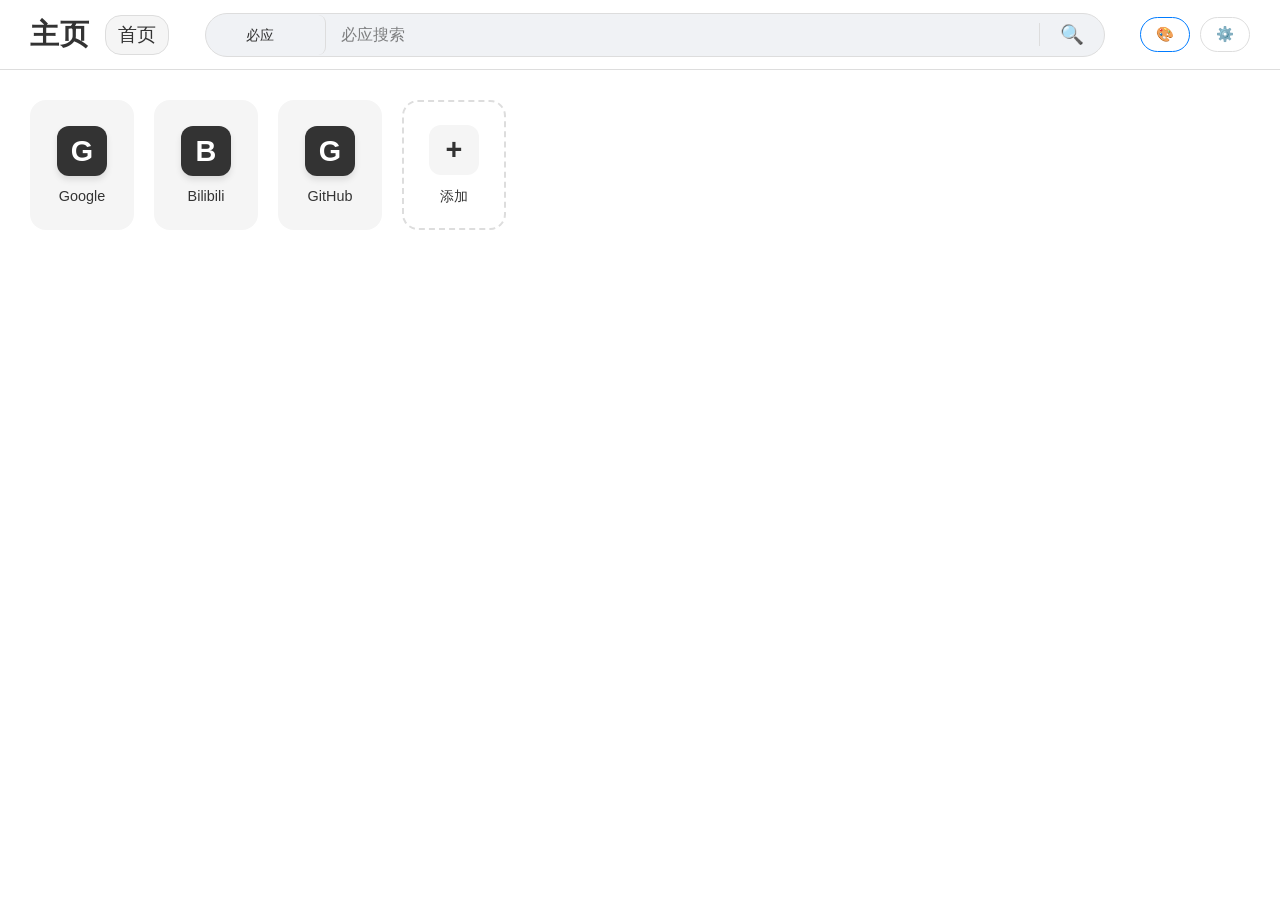
==== index.html @ 1d16c5d4 "Add files via upload" ====
<!DOCTYPE html>
<html lang="zh-CN">
<head>
    <meta charset="UTF-8">
    <meta name="viewport" content="width=device-width, initial-scale=1.0, viewport-fit=cover, user-scalable=no, maximum-scale=1.0, minimum-scale=1.0">
    <meta name="apple-mobile-web-app-capable" content="yes">
    <meta name="apple-mobile-web-app-status-bar-style" content="black-translucent">
    <title>个人主页</title>
    <link rel="stylesheet" href="style.css">
</head>
<body>
    <div id="bg-layer"></div>

    <header class="top-bar" id="top-bar">
        <div class="title-area">
            <h1 id="page-title">主页</h1>
            <div id="current-folder" class="current-folder">首页</div>
        </div>
        
        <div class="search-area">
            <form id="search-form" onsubmit="return handleSearch(event)">
                <div class="search-wrapper">
                    <select id="search-engine-select" class="search-select"></select>
                    <input type="text" id="search-input" placeholder="搜索..." autocomplete="off">
                    <button type="submit" class="search-btn">🔍</button>
                </div>
            </form>
        </div>

        <div id="weather-widget" class="weather-widget"></div>

        <div class="settings-area">
            <button id="select-all-btn" title="全选/反全选" style="display:none;">☑️ 全选</button>
            <button id="toggle-sort-btn" title="完成排序" style="display:none;">✅ 完成</button>
            <button id="enable-sort-btn" title="编辑图标">🎨</button>
            <button id="open-settings-btn" title="设置">⚙️</button>
        </div>
    </header>

    <main class="container">
        <div id="icon-grid" class="grid-layout"></div>
    </main>

    <!-- 主设置模态框 -->
    <div id="settings-modal" class="modal">
        <div class="modal-content settings-modal-content">
            <div class="modal-header">
                <h2>设置</h2>
                <span class="close-btn">&times;</span>
            </div>
            <div class="settings-container">
                <!-- 左侧导航栏 -->
                <div class="settings-sidebar">
                    <div class="settings-nav-item active" data-section="interface">界面设置</div>
                    <div class="settings-nav-item" data-section="content">内容设置</div>
                    <div class="settings-nav-item" data-section="features">功能设置</div>
                    <div class="settings-nav-item" data-section="data">数据管理</div>
                </div>
                
                <!-- 右侧内容区域 -->
                <div class="settings-content">
                    <!-- 1. 界面设置 -->
                    <div id="interface-section" class="settings-section active">
                        <h3>界面设置</h3>
                        <!-- 1.1 主页标题 -->
                        <div class="setting-group">
                            <label>主页标题</label>
                            <div class="input-row">
                                <input type="text" id="title-input" placeholder="输入标题">
                                <button id="btn-save-title" class="btn-small">保存</button>
                            </div>
                        </div>
                        
                        <!-- 1.2 快速添加开关 -->
                        <div class="setting-group">
                            <div class="setting-item">
                                <label>首页显示"添加"按钮</label>
                                <button id="quick-add-toggle" class="toggle-switch-btn" data-state="off">关</button>
                            </div>
                        </div>
                        
                        <!-- 1.3 主题模式 -->
                        <div class="setting-group">
                            <label>显示模式</label>
                            <div class="toggle-group">
                                <button id="theme-auto" class="toggle-btn">自动</button>
                                <button id="theme-light" class="toggle-btn">浅色</button>
                                <button id="theme-dark" class="toggle-btn">深色</button>
                            </div>
                        </div>
                        
                        <!-- 1.4 顶栏文字颜色 -->
                        <div class="setting-group">
                            <label>顶栏文字颜色</label>
                            <div class="toggle-group">
                                <button id="header-text-auto" class="toggle-btn">自动</button>
                                <button id="header-text-light" class="toggle-btn">浅色</button>
                                <button id="header-text-dark" class="toggle-btn">深色</button>
                            </div>
                            <small style="color:#888; display:block; margin-top:5px;">"自动"会跟随显示模式变化</small>
                        </div>
                        
                        <!-- 1.5 透明顶栏 -->
                        <div class="setting-group">
                            <div class="setting-item">
                                <label style="font-weight:600;">沉浸式透明顶栏</label>
                                <button id="transparent-header-toggle" class="toggle-switch-btn" data-state="off">关</button>
                            </div>
                            <div id="transparent-options" style="display:none; padding:15px; background:var(--input-bg); border-radius:8px; margin-top:10px;">
                                <div class="setting-item">
                                    <label style="font-size:0.85rem; font-weight:normal;">文字阴影 (增强对比)</label>
                                    <button id="header-shadow-toggle" class="toggle-switch-btn" data-state="off">关</button>
                                </div>
                            </div>
                        </div>
                        
                        <!-- 1.6 背景设置 -->
                        <div class="setting-group">
                            <label>背景设置</label>
                            <div class="bg-tabs">
                                <button class="bg-tab active" data-type="color">纯色</button>
                                <button class="bg-tab" data-type="local">本地路径</button>
                                <button class="bg-tab" data-type="upload">上传</button>
                                <button class="bg-tab" data-type="url">网络 URL</button>
                                <button class="bg-tab" data-type="daily">每日一图</button>
                            </div>
                            
                            <div id="bg-color-panel" class="bg-panel">
                                <label for="color-picker-input">选择颜色</label>
                                <input type="color" id="color-picker-input" class="bg-input">
                            </div>
                            
                            <div id="bg-local-panel" class="bg-panel" style="display:none;">
                                <input type="text" id="bg-local-input" class="bg-input" placeholder="输入本地图片路径，如：file:///C:/Users/YourUser/Pictures/wallpaper.jpg">
                                <small style="color:#888; display:block; margin-top:5px;">提示：在 Windows 上，右键点击图片文件，选择"复制文件地址"，然后粘贴到此处。</small>
                                <small style="color:#ff9800; display:block; margin-top:5px;">⚠️ 仅支持 file:/// 协议，并可能因浏览器安全策略而失效。</small>
                            </div>
                            
                            <div id="bg-upload-panel" class="bg-panel" style="display:none;">
                                <input type="file" id="bg-upload-input" class="bg-input" accept="image/jpeg, image/png, image/webp">
                                <small style="color:#888; display:block; margin-top:5px;">图片将被压缩至500KB以内并保存在本地。</small>
                                <div id="upload-preview" class="upload-preview" style="display:none;">
                                    <img id="upload-preview-img" src="" alt="上传预览">
                                    <div id="upload-info"></div>
                                </div>
                            </div>
                            
                            <div id="bg-url-panel" class="bg-panel" style="display:none;">
                                <input type="text" id="bg-url-input" class="bg-input" placeholder="输入图片 URL">
                            </div>
                            
                            <div id="bg-daily-panel" class="bg-panel" style="display:none;">
                                <p>启用后，将自动从 Bing 获取每日壁纸作为背景。</p>
                                <small>此功能由第三方 API 提供，服务可用性无法完全保证。</small>
                            </div>
                            
                            <div style="margin-top:15px; text-align:right;">
                                <button id="btn-save-bg" class="btn-small">保存背景</button>
                                <button id="btn-reset-bg" class="btn-small" style="background:#666;">重置</button>
                            </div>
                        </div>
                    </div>

                    <!-- 2. 内容设置 -->
                    <div id="content-section" class="settings-section">
                        <h3>内容设置</h3>
                        <!-- 2.1 搜索引擎 -->
                        <div class="setting-group">
                            <label>默认搜索引擎</label>
                            <select id="default-search-engine" class="full-width-input"></select>
                            <div class="input-row" style="margin-top: 10px;">
                                <button id="btn-add-engine" class="btn-small">➕ 添加引擎</button>
                                <button id="btn-reset-engines" class="btn-small" style="background:#666;">重置引擎</button>
                            </div>
                        </div>
                        <div class="setting-group">
                            <label>自定义引擎列表</label>
                            <div id="engines-list" class="engines-list"></div>
                        </div>
                        
                        <!-- 2.2 链接管理 -->
                        <div class="setting-group">
                            <label>添加/修改网站</label>
                            <input type="hidden" id="edit-index" value="-1">
                            <div class="input-row">
                                <input type="text" id="new-link-name" placeholder="名称">
                                <input type="text" id="new-link-url" placeholder="网址">
                                <button id="btn-add-link" class="btn-small">添加</button>
                                <button id="btn-cancel-edit" class="btn-small" style="display:none; background:#666;">取消</button>
                            </div>
                        </div>
                        
                        <div class="setting-group">
                            <label>管理现有网站</label>
                            <div id="links-list" class="links-list"></div>
                        </div>
                    </div>

                    <!-- 3. 功能设置 -->
                    <div id="features-section" class="settings-section">
                        <h3>功能设置</h3>
                        <!-- 3.1 天气设置 -->
                        <div class="setting-group">
                            <div class="setting-item">
                                <label style="font-weight:600;">显示天气挂件</label>
                                <button id="weather-toggle" class="toggle-switch-btn" data-state="off">关</button>
                            </div>
                            <div id="weather-options" style="display:none; padding:15px; background:var(--input-bg); border-radius:8px; margin-top:10px;">
                                <label>位置获取方式</label>
                                <div class="toggle-group" style="margin-top: 5px;">
                                    <button id="weather-loc-auto" class="toggle-btn">自动</button>
                                    <button id="weather-loc-manual" class="toggle-btn">手动</button>
                                </div>
                                <div id="weather-manual-input-container" style="display:none; margin-top:10px;">
                                    <input type="text" id="weather-manual-city" class="full-width-input" placeholder="输入城市名称，如：北京">
                                </div>
                            </div>
                        </div>
                        
                        <!-- 3.2 书签导入 -->
                        <div class="setting-group">
                            <label>选择浏览器</label>
                            <div class="toggle-group">
                                <button id="browser-edge" class="toggle-btn">Microsoft Edge</button>
                                <button id="browser-chrome" class="toggle-btn">Google Chrome</button>
                            </div>
                        </div>
                        
                        <div class="setting-group">
                            <label>导入模式</label>
                            <div class="toggle-group">
                                <button id="import-incremental" class="toggle-btn">增量导入</button>
                                <button id="import-full" class="toggle-btn">全量导入</button>
                            </div>
                        </div>
                        
                        <div class="setting-group">
                            <label>选择书签文件</label>
                            <div class="input-row">
                                <button id="btn-select-bookmark" class="btn-small" style="background:#17a2b8;">📁 选择文件</button>
                                <span id="bookmark-file-name" style="margin-left: 10px; color: #888;">未选择文件</span>
                                <input type="file" id="bookmark-file-input" style="display: none;" accept=".html">
                            </div>
                            <small style="color:#888; display:block; margin-top:5px;">提示：在浏览器中导出书签为 HTML 文件，然后选择该文件进行导入。</small>
                        </div>
                        
                        <div class="setting-group">
                            <label>导入预览</label>
                            <div id="import-preview" class="import-preview" style="max-height: 300px; overflow-y: auto; border: 1px solid #ddd; border-radius: 4px; padding: 10px; margin-top: 10px;">
                                <p style="text-align: center; color: #888;">请选择书签文件以查看预览</p>
                            </div>
                        </div>
                        
                        <div class="setting-group">
                            <div class="input-row" style="justify-content: flex-end;">
                                <button id="btn-import-bookmark" class="btn-small" style="background:#28a745;">🚀 开始导入</button>
                            </div>
                        </div>
                        
                        <div id="import-progress" class="setting-group" style="display: none;">
                            <label>导入进度</label>
                            <div class="progress-bar" style="width: 100%; height: 20px; background-color: #f0f0f0; border-radius: 10px; overflow: hidden; margin-top: 10px;">
                                <div id="progress-fill" style="width: 0%; height: 100%; background-color: #4CAF50; transition: width 0.3s ease;"></div>
                            </div>
                            <p id="progress-text" style="text-align: center; margin-top: 5px; font-size: 0.9rem;">准备导入...</p>
                        </div>
                    </div>

                    <!-- 4. 数据管理 -->
                    <div id="data-section" class="settings-section">
                        <h3>数据管理</h3>
                        <!-- 4.1 存储方式设置 -->
                        <div class="setting-group">
                            <label>存储方式</label>
                            <div class="toggle-group">
                                <button id="storage-local" class="toggle-btn">本地存储</button>
                                <button id="storage-cloudflare" class="toggle-btn">CloudFlare KV</button>
                            </div>
                        </div>
                        
                        <!-- 5.2 CloudFlare KV 配置 -->
                        <div id="cloudflare-config" class="setting-group" style="display:none;">
                            <label>CloudFlare KV 配置</label>
                            <div class="input-row" style="flex-direction: column; gap: 10px;">
                                <div>
                                    <label style="font-size: 0.9rem; margin-bottom: 5px; display: block;">API 地址 (URL)</label>
                                    <input type="text" id="cf-api-url" class="full-width-input" placeholder="https://你的项目.pages.dev">
                                    <small style="color:#888; display:block; margin-top:5px;">示例: https://your-project.pages.dev</small>
                                    <small style="color:#888; display:block;">获取方法: CloudFlare Pages 部署后生成的 URL（无需添加 /api 后缀）</small>
                                </div>
                                <div>
                                    <label style="font-size: 0.9rem; margin-bottom: 5px; display: block;">UUID 密钥 (X-API-Key)</label>
                                    <input type="password" id="cf-api-key" class="full-width-input" placeholder="CloudFlare Worker UUID 密钥">
                                    <small style="color:#888; display:block; margin-top:5px;">示例: aaaaaaaa-bbbb-cccc-dddd-eeeeeeeeeeee</small>
                                    <small style="color:#888; display:block;">获取方法: 在 _worker.js 文件中设置的 SECRET_KEY</small>
                                </div>
                                <div class="input-row" style="justify-content: space-between;">
                                    <button id="btn-download-local" class="btn-small" style="background:#6c757d;">下载本地化部署资料</button>
                                    <div style="display: flex; gap: 10px;">
                                        <button id="btn-test-cloudflare" class="btn-small" style="background:#17a2b8;">测试连接</button>
                                        <button id="btn-save-storage" class="btn-small">保存设置</button>
                                    </div>
                                </div>
                                <div class="info-box">
                                    <h4>测试提示</h4>
                                    <p>1. 确保你的 CloudFlare Worker 已部署并正常运行</p>
                                    <p>2. 测试连接时，系统会尝试访问指定的 API 地址</p>
                                    <p>3. 如果测试失败，请检查你的网络连接和配置信息</p>
                                </div>
                                <div class="note-box">
                                    <h4>Worker 部署说明</h4>
                                    <p>1. 将 _worker.js 文件部署到 CloudFlare Pages</p>
                                    <p>2. 在 CloudFlare Pages 中绑定 KV 命名空间，变量名为 webhome</p>
                                    <p>3. 生成一个 UUID 作为 SECRET_KEY 并更新到 _worker.js 文件中</p>
                                    <p>4. 部署完成后，使用生成的 URL 作为 API 地址</p>
                                </div>
                            </div>
                        </div>
                        
                        <!-- 4.2 数据备份 -->
                        <div class="setting-group">
                            <label>数据备份</label>
                            <div class="input-row">
                                <button id="btn-export-config" class="btn-small" style="background:#28a745;">⬇️ 导出</button>
                                <button id="btn-export-bookmarks" class="btn-small" style="background:#28a745;">📁 导出书签</button>
                                <button id="btn-import-config" class="btn-small" style="background:#17a2b8;">⬆️ 导入</button>
                                <button id="btn-clear-all-data" class="btn-small" style="background:#dc3545;">🗑️ 清除所有数据</button>
                                <input type="file" id="file-import-input" style="display: none;" accept=".json">
                            </div>
                        </div>
                    </div>
                </div>
            </div>
        </div>
    </div>

    <!-- 清除所有数据对话框 -->
    <div id="clear-data-modal" class="modal">
        <div class="modal-content" style="max-width: 400px;">
            <div class="modal-header">
                <h2>清除所有数据</h2>
                <span class="close-btn" onclick="closeClearDataModal()">&times;</span>
            </div>
            <div class="modal-body">
                <p style="margin-bottom: 15px; color: #dc3545; font-weight: bold;">警告：此操作将清除所有数据，包括：</p>
                <ul style="margin-bottom: 15px; padding-left: 20px;">
                    <li>所有添加的网站</li>
                    <li>所有自定义搜索引擎</li>
                    <li>所有设置配置</li>
                    <li>所有书签数据</li>
                </ul>
                <p style="margin-bottom: 15px;">此操作不可恢复，是否确定要继续？</p>
                <div id="clear-data-step-1">
                    <button id="btn-confirm-step-1" class="btn-small" style="background:#dc3545;">我确定要清除所有数据</button>
                </div>
                <div id="clear-data-step-2" style="display: none;">
                    <p style="margin-bottom: 10px;">请再次确认，输入 "我确定清除" 以执行操作：</p>
                    <input type="text" id="clear-data-confirm-input" class="full-width-input" placeholder="输入确认文本">
                    <div class="input-row" style="margin-top: 15px; justify-content: space-between;">
                        <button id="btn-back-step-2" class="btn-small">返回</button>
                        <button id="btn-confirm-step-2" class="btn-small" style="background:#dc3545;">执行清除</button>
                    </div>
                </div>
            </div>
        </div>
    </div>

    <!-- 搜索引擎编辑子弹窗 -->
    <div id="engine-modal" class="modal">
        <div class="modal-content" style="max-width: 400px;">
            <div class="modal-header">
                <h2 id="engine-modal-title">添加引擎</h2>
                <span class="close-btn" onclick="closeEngineModal()">&times;</span>
            </div>
            <div class="modal-body">
                <input type="hidden" id="engine-edit-key" value="">
                <div class="setting-group">
                    <label>引擎名称</label>
                    <input type="text" id="engine-name-input" placeholder="如：搜狗">
                </div>
                <div class="setting-group">
                    <label>搜索 URL 模板</label>
                    <input type="text" id="engine-url-input" placeholder="如：https://www.sogou.com/web?query=">
                </div>
                <div class="input-row" style="justify-content: flex-end;">
                    <button onclick="closeEngineModal()" class="btn-small" style="background:#666;">取消</button>
                    <button onclick="saveEngineFromModal()" class="btn-small">保存</button>
                </div>
            </div>
        </div>
    </div>

    <!-- 快速添加网站子弹窗 -->
    <div id="quick-add-modal" class="modal">
        <div class="modal-content">
            <div class="modal-header">
                <h2>添加项目</h2>
                <span class="close-btn" onclick="closeQuickAddModal()">&times;</span>
            </div>
            <div class="modal-body">
                <div class="setting-group">
                    <label>项目类型</label>
                    <div class="toggle-group">
                        <button id="add-type-link" class="toggle-btn active">网站</button>
                        <button id="add-type-folder" class="toggle-btn">文件夹</button>
                    </div>
                </div>
                <div class="setting-group">
                    <label>名称</label>
                    <input type="text" id="quick-link-name" placeholder="如：知乎" class="full-width-input">
                </div>
                <div class="setting-group" id="url-group">
                    <label>网站网址</label>
                    <input type="text" id="quick-link-url" placeholder="如：zhihu.com" class="full-width-input">
                </div>
                <div class="input-row" style="justify-content: flex-end;">
                    <button onclick="closeQuickAddModal()" class="btn-small" style="background:#666;">取消</button>
                    <button onclick="saveQuickLink()" class="btn-small">添加</button>
                </div>
            </div>
        </div>
    </div>

    <!-- 图标编辑子弹窗 (新增) -->
    <div id="icon-edit-modal" class="modal">
        <div class="modal-content">
            <div class="modal-header">
                <h2>修改图标</h2>
                <span class="close-btn" onclick="closeIconEditModal()">&times;</span>
            </div>
            <div class="modal-body">
                <input type="hidden" id="icon-edit-index" value="-1">
                <div class="setting-group">
                    <label>网站名称</label>
                    <input type="text" id="icon-edit-name" placeholder="如：知乎" class="full-width-input">
                </div>
                <div class="setting-group">
                    <label>网站网址</label>
                    <input type="text" id="icon-edit-url" placeholder="如：zhihu.com" class="full-width-input">
                </div>
                <div class="input-row" style="justify-content: flex-end;">
                    <button onclick="closeIconEditModal()" class="btn-small" style="background:#666;">取消</button>
                    <button onclick="saveIconEdit()" class="btn-small">保存</button>
                </div>
            </div>
        </div>
    </div>
    
    <!-- 文件夹编辑子弹窗 -->
    <div id="folder-edit-modal" class="modal">
        <div class="modal-content">
            <div class="modal-header">
                <h2>修改文件夹</h2>
                <span class="close-btn" onclick="closeFolderEditModal()">&times;</span>
            </div>
            <div class="modal-body">
                <input type="hidden" id="folder-edit-index" value="-1">
                <div class="setting-group">
                    <label>文件夹名称</label>
                    <input type="text" id="folder-edit-name" placeholder="如：常用工具" class="full-width-input">
                </div>
                <div class="input-row" style="justify-content: flex-end;">
                    <button onclick="closeFolderEditModal()" class="btn-small" style="background:#666;">取消</button>
                    <button onclick="saveFolderEdit()" class="btn-small">保存</button>
                </div>
            </div>
        </div>
    </div>

    <!-- 确认对话框 -->
    <div id="confirm-modal" class="modal">
        <div class="modal-content" style="max-width: 400px;">
            <div class="modal-header">
                <h2>确认操作</h2>
                <span class="close-btn" onclick="closeConfirmModal()">&times;</span>
            </div>
            <div class="modal-body">
                <p id="confirm-message" style="margin-bottom: 20px;"></p>
                <div class="input-row" style="justify-content: flex-end;">
                    <button onclick="closeConfirmModal()" class="btn-small" style="background:#666;">取消</button>
                    <button onclick="confirmAction()" class="btn-small" style="background:#dc3545;">确认</button>
                </div>
            </div>
        </div>
    </div>

    <script src="script.js"></script>
</body>
</html>
---- style.css ----
:root {
    --bg-color: #ffffff;
    --text-color: #333333;
    --card-bg: #f5f5f5;
    --card-hover: #e0e0e0;
    --border-color: #ddd;
    --modal-bg: #ffffff;
    --input-bg: #f9f9f9;
    --accent-color: #007bff;
    --icon-bg: #333333;
    --icon-text: #ffffff;
    --search-bg: #f0f2f5;
    --header-bg: rgba(255, 255, 255, 0.9);
    --search-text-color: #333333;
    --header-text-color: #333333;
}

body.dark-mode {
    --bg-color: #333333;
    --text-color: #ffffff;
    --card-bg: #444444;
    --card-hover: #555555;
    --border-color: #555;
    --modal-bg: #444444;
    --input-bg: #555555;
    --accent-color: #4da3ff;
    --search-bg: #555555;
    --header-bg: rgba(51, 51, 51, 0.9);
    --search-text-color: #ffffff;
    --header-text-color: #ffffff;
    --info-bg: #2d3748;
    --info-text: #e2e8f0;
    --note-bg: #1a202c;
    --note-text: #f7fafc;
}

/* CloudFlare 配置页面样式 */
.info-box {
    padding: 10px;
    background-color: #f8f9fa;
    color: #333333;
    border-radius: 4px;
    margin-top: 10px;
}

.info-box h4 {
    margin-top: 0;
    font-size: 0.9rem;
    margin-bottom: 10px;
}

.info-box p {
    font-size: 0.85rem;
    margin: 5px 0;
}

.note-box {
    padding: 10px;
    background-color: #e3f2fd;
    color: #1565c0;
    border-radius: 4px;
    margin-top: 10px;
}

.note-box h4 {
    margin-top: 0;
    font-size: 0.9rem;
    margin-bottom: 10px;
}

.note-box p {
    font-size: 0.85rem;
    margin: 5px 0;
}

body.dark-mode .info-box {
    background-color: #2d3748;
    color: #e2e8f0;
}

body.dark-mode .note-box {
    background-color: #1a202c;
    color: #f7fafc;
}

body.dark-mode .info-box h4,
body.dark-mode .note-box h4 {
    color: #f7fafc;
}

* { box-sizing: border-box; margin: 0; padding: 0; outline: none; }
body {
    font-family: -apple-system, BlinkMacSystemFont, "Segoe UI", Roboto, sans-serif;
    background-color: var(--bg-color);
    color: var(--text-color);
    height: 100vh;
    overflow: hidden;
    transition: background 0.3s, color 0.3s;
    display: flex;
    flex-direction: column;
}

#bg-layer {
    position: fixed; top: 0; left: 0; width: 100%; height: 100%;
    background-size: cover; background-position: center;
    z-index: -1;
}

.top-bar {
    height: 70px;
    display: flex;
    justify-content: space-between;
    align-items: center;
    padding: 0 30px;
    border-bottom: 1px solid var(--border-color);
    background: var(--header-bg);
    backdrop-filter: blur(10px);
    z-index: 10;
    transition: background 0.3s, border-color 0.3s;
    position: relative;
    top: 0;
    left: 0;
    right: 0;
}

/* 安全区域适配 - 仅在移动设备上生效 */
@media (max-width: 768px) {
    .top-bar {
        padding-top: max(10px, env(safe-area-inset-top, 10px));
        padding-left: max(15px, env(safe-area-inset-left, 15px));
        padding-right: max(15px, env(safe-area-inset-right, 15px));
        padding-bottom: max(10px, env(safe-area-inset-bottom, 10px));
        min-height: auto;
        height: auto;
        min-height: 70px;
    }
}

.top-bar.transparent {
    background: transparent;
    border-bottom: none;
    backdrop-filter: none;
}

/* 安全区域适配 - 透明状态 */
@media (max-width: 768px) {
    .top-bar.transparent {
        padding-top: max(10px, env(safe-area-inset-top, 10px));
        padding-left: max(15px, env(safe-area-inset-left, 15px));
        padding-right: max(15px, env(safe-area-inset-right, 15px));
        padding-bottom: max(10px, env(safe-area-inset-bottom, 10px));
        min-height: auto;
        height: auto;
        min-height: 70px;
    }
}

.top-bar.header-text-light {
    --header-text-color: #ffffff;
    --search-text-color: #ffffff;
}
.top-bar.header-text-dark {
    --header-text-color: #333333;
    --search-text-color: #333333;
}

.top-bar.header-shadow h1,
.top-bar.header-shadow .search-select,
.top-bar.header-shadow #search-input,
.top-bar.header-shadow .search-btn,
.top-bar.header-shadow .settings-area button,
.top-bar.header-shadow .weather-widget {
    text-shadow: 0 2px 4px rgba(0,0,0,0.5);
}

.weather-widget {
    color: var(--header-text-color);
    white-space: nowrap;
    padding: 0 15px;
    display: none; /* Initially hidden */
    flex-direction: column;
    justify-content: center;
    align-items: flex-start;
    line-height: 1.4;
}

.weather-line-1 {
    font-size: 0.9rem;
    display: flex;
    gap: 8px;
    align-items: center;
}

.weather-line-2 {
    font-size: 0.75rem;
    opacity: 0.8;
}


.title-area {
    display: flex;
    align-items: center;
    gap: 15px;
}

.title-area h1 {
    font-size: 1.8rem;
    font-weight: 600;
    letter-spacing: 1px;
    white-space: nowrap;
    color: var(--header-text-color);
}

.current-folder {
    font-size: 1.2rem;
    font-weight: 500;
    padding: 6px 12px;
    border: 1px solid var(--border-color);
    border-radius: 16px;
    background: var(--card-bg);
    color: var(--text-color);
    cursor: pointer;
    transition: all 0.2s;
    white-space: nowrap;
    overflow: hidden;
    text-overflow: ellipsis;
    max-width: 200px;
    max-height: 40px;
    position: relative;
}

.current-folder:hover {
    background: var(--card-hover);
    border-color: var(--accent-color);
}

.current-folder:hover::after {
    content: attr(data-tooltip);
    position: absolute;
    bottom: 100%;
    left: 50%;
    transform: translateX(-50%);
    background: var(--bg-color);
    color: var(--text-color);
    padding: 6px 12px;
    border-radius: 8px;
    border: 1px solid var(--border-color);
    white-space: normal;
    max-width: 300px;
    z-index: 1000;
    margin-bottom: 8px;
    box-shadow: 0 4px 6px rgba(0,0,0,0.1);
}

.current-folder.drag-drop-mode {
    background: var(--accent-color);
    color: white;
    border-color: var(--accent-color);
    cursor: copy;
}

.current-folder.drag-drop-mode:hover {
    background: #0069d9;
}

.current-folder.drag-drop-mode:hover::after {
    content: '';
}

/* 移动端适配 */
@media (max-width: 768px) {
    .current-folder {
        max-width: 130px;
        font-size: 1rem;
        padding: 4px 8px;
        max-height: 32px;
    }
}

.search-area {
    flex: 1;
    display: flex;
    justify-content: center;
    margin: 0 20px;
    max-width: 900px;
}
#search-form { width: 100%; }
.search-wrapper {
    display: flex; align-items: center; width: 100%;
    background: var(--search-bg);
    border: 1px solid var(--border-color);
    border-radius: 25px;
    overflow: hidden;
    transition: border-color 0.2s, box-shadow 0.2s;
}
.search-wrapper:focus-within {
    border-color: var(--accent-color);
    box-shadow: 0 0 0 3px rgba(0,123,255,0.1);
    background: var(--bg-color);
}

.search-select {
    border: none; border-right: 1px solid var(--border-color);
    background: transparent; 
    color: var(--search-text-color);
    padding: 12px 15px; font-size: 0.9rem; cursor: pointer;
    max-width: 120px; text-align: center; text-align-last: center;
    appearance: none; -webkit-appearance: none;
    background-image: url("image/svg+xml,%3Csvg xmlns='http://www.w3.org/2000/svg' width='10' height='10' viewBox='0 0 10 10'%3E%3Cpath fill='%23888' d='M5 7L1 3h8z'/%3E%3C/svg%3E");
    background-repeat: no-repeat; background-position: right 10px center;
    padding-right: 25px;
}

#search-input {
    flex: 1; border: none; background: transparent;
    color: var(--search-text-color);
    padding: 12px 15px; font-size: 1rem;
}
#search-input::placeholder {
    color: var(--text-color);
    opacity: 0.6;
}

.search-btn {
    background: transparent; border: none; border-left: 1px solid var(--border-color);
    color: var(--text-color); padding: 0 20px; font-size: 1.2rem;
    cursor: pointer; height: 100%; display: flex; align-items: center; justify-content: center;
}
.search-btn:hover { background: var(--card-bg); }

.settings-area { display: flex; gap: 10px; }
.settings-area button {
    background: transparent; border: 1px solid var(--border-color);
    color: var(--header-text-color); padding: 8px 15px; border-radius: 20px;
    cursor: pointer; font-size: 0.9rem; white-space: nowrap;
    transition: 0.2s;
}
.settings-area button:hover { background: var(--card-bg); }
#enable-sort-btn { color: var(--accent-color); border-color: var(--accent-color); }
#toggle-sort-btn { background: var(--accent-color); color: #fff; border: none; }

.top-bar.transparent .search-wrapper {
    background: rgba(0,0,0,0.2);
    border-color: rgba(255,255,255,0.3);
}
.top-bar.transparent .search-select {
    border-right-color: rgba(255,255,255,0.3);
    background-image: url("image/svg+xml,%3Csvg xmlns='http://www.w3.org/2000/svg' width='10' height='10' viewBox='0 0 10 10'%3E%3Cpath fill='%23fff' d='M5 7L1 3h8z'/%3E%3C/svg%3E");
}
.top-bar.transparent .search-btn {
    border-left-color: rgba(255,255,255,0.3);
}

.container {
    flex: 1; overflow-y: auto; padding: 30px;
    width: 100%; max-width: 2000px; margin: 0 auto;
}
.grid-layout {
    display: grid; grid-template-columns: repeat(auto-fill, minmax(100px, 1fr));
    gap: 20px; align-content: start;
}
.icon-card {
    display: flex; flex-direction: column; align-items: center; justify-content: center;
    text-decoration: none; background: var(--card-bg);
    border-radius: 16px; padding: 20px 10px;
    transition: transform 0.2s, background 0.2s;
    cursor: pointer; height: 130px; border: 1px solid transparent;
    position: relative;
}
.icon-card:hover {
    transform: translateY(-5px); background: var(--card-hover);
    border-color: var(--accent-color);
}
.icon-card.sorting-mode {
    cursor: move;
    border: 2px dashed var(--accent-color);
    opacity: 0.8;
}
.icon-card.add-card {
    background: transparent;
    border: 2px dashed var(--border-color);
    color: var(--text-color);
}
.icon-card.add-card:hover {
    background: var(--card-bg);
    border-color: var(--accent-color);
}
.icon-box {
    width: 50px; height: 50px; background: var(--icon-bg);
    color: var(--icon-text); border-radius: 12px;
    display: flex; align-items: center; justify-content: center;
    font-size: 1.8rem; font-weight: bold; margin-bottom: 12px;
    box-shadow: 0 4px 6px rgba(0,0,0,0.1);
}
.add-card .icon-box {
    background: var(--card-bg);
    color: var(--text-color);
    box-shadow: none;
}
.icon-card span {
    font-size: 0.9rem; color: var(--text-color);
    text-align: center; white-space: nowrap;
    overflow: hidden; text-overflow: ellipsis; width: 100%;
}


.sort-delete-btn {
    position: absolute;
    top: 5px;
    left: 5px;
    width: 20px;
    height: 20px;
    background: #dc3545;
    color: #fff;
    border-radius: 50%;
    display: flex;
    align-items: center;
    justify-content: center;
    font-size: 14px;
    font-weight: bold;
    cursor: pointer;
    z-index: 5;
    opacity: 0;
    transition: opacity 0.2s;
}

.sorting-mode .sort-delete-btn {
    opacity: 1;
}

.sort-delete-btn:hover {
    background: #c82333;
    transform: scale(1.1);
}

.sort-edit-btn {
    position: absolute;
    top: 5px; right: 5px;
    width: 20px; height: 20px;
    background: #17a2b8;
    color: #fff;
    border-radius: 50%;
    display: flex; align-items: center; justify-content: center;
    font-size: 12px;
    cursor: pointer;
    z-index: 5;
    opacity: 0;
    transition: opacity 0.2s;
}
.sorting-mode .sort-edit-btn {
    opacity: 1;
}
.sort-edit-btn:hover {
    background: #138496;
    transform: scale(1.1);
}
/* 选择状态指示器 */
.select-indicator {
    position: absolute;
    bottom: 5px;
    left: 5px;
    width: 16px;
    height: 16px;
    border: 2px solid #fff;
    border-radius: 50%;
    background: transparent;
    z-index: 5;
    transition: all 0.2s;
    box-shadow: 0 0 2px rgba(0,0,0,0.3);
}
.sorting-mode .select-indicator {
    opacity: 1;
}
.select-indicator.selected {
    background: #28a745;
    border-color: #28a745;
    box-shadow: 0 0 4px rgba(40, 167, 69, 0.5);
}

/* 手机版选择状态指示器优化 */
@media (max-width: 768px) {
    .select-indicator {
        width: 20px;
        height: 20px;
        bottom: 8px;
        left: 8px;
        border-width: 3px;
    }
    .select-indicator.selected {
        background: #28a745;
        border-color: #28a745;
    }
}
/* 调整删除按钮位置，避免重叠 */
.sort-delete-btn {
    left: 5px;
}
.sort-edit-btn {
    right: 5px;
    left: auto;
}

.modal {
    display: none; position: fixed; z-index: 100;
    left: 0; top: 0; width: 100%; height: 100%;
    background-color: rgba(0,0,0,0.5); backdrop-filter: blur(3px);
}
.modal-content {
    background-color: var(--modal-bg); margin: 5% auto; padding: 25px;
    border-radius: 16px; width: 90%; max-width: 550px;
    color: var(--text-color); box-shadow: 0 10px 25px rgba(0,0,0,0.3);
    max-height: 85vh; overflow-y: auto;
}

/* 设置模态框特殊样式 */
.settings-modal-content {
    max-width: 800px;
    width: 95%;
}

.settings-container {
    display: flex;
    gap: 20px;
    height: calc(85vh - 100px);
}

.settings-sidebar {
    width: 200px;
    background: var(--input-bg);
    border-radius: 12px;
    padding: 15px;
    overflow-y: auto;
    flex-shrink: 0;
}

.settings-nav-item {
    padding: 12px 15px;
    margin-bottom: 8px;
    border-radius: 8px;
    cursor: pointer;
    transition: all 0.2s;
    font-weight: 500;
}

.settings-nav-item:hover {
    background: var(--card-hover);
}

.settings-nav-item.active {
    background: var(--accent-color);
    color: #fff;
}

.settings-content {
    flex: 1;
    overflow-y: auto;
}

.settings-section {
    display: none;
}

.settings-section.active {
    display: block;
}

.settings-section h3 {
    margin-bottom: 20px;
    font-size: 1.2rem;
    color: var(--text-color);
    border-bottom: 1px solid var(--border-color);
    padding-bottom: 10px;
}
.modal-header {
    display: flex; justify-content: space-between; align-items: center;
    margin-bottom: 20px; border-bottom: 1px solid var(--border-color); padding-bottom: 15px;
}
.close-btn { font-size: 28px; cursor: pointer; color: var(--text-color); }
.setting-group { margin-bottom: 25px; }
.setting-group label { display: block; margin-bottom: 10px; font-weight: 600; }
.input-row { display: flex; gap: 10px; flex-wrap: wrap; }
.full-width-input {
    width: 100%; padding: 10px; border-radius: 8px;
    border: 1px solid var(--border-color); background: var(--input-bg); color: var(--text-color);
}
input[type="text"], input[type="number"], select, input[type="file"] {
    padding: 10px; border-radius: 8px; border: 1px solid var(--border-color);
    background: var(--input-bg); color: var(--text-color); flex: 1;
}
input[type="checkbox"] {
    width: 18px; height: 18px; cursor: pointer;
}
.btn-small {
    padding: 10px 20px; background: var(--accent-color); color: #fff;
    border: none; border-radius: 8px; cursor: pointer; white-space: nowrap;
}
.toggle-group { display: flex; gap: 10px; }
.toggle-btn {
    flex: 1; padding: 10px; border: 1px solid var(--border-color);
    background: var(--input-bg); color: var(--text-color); cursor: pointer; border-radius: 8px;
}
.toggle-btn.active { background: var(--accent-color); color: #fff; border-color: var(--accent-color); }
.links-list, .engines-list {
    max-height: 150px; overflow-y: auto; border: 1px solid var(--border-color);
    border-radius: 8px; padding: 5px; background: var(--input-bg);
}
.link-item, .engine-item {
    display: flex; justify-content: space-between; align-items: center;
    padding: 8px; border-bottom: 1px solid var(--border-color); font-size: 0.9rem;
}
.link-item:last-child, .engine-item:last-child { border-bottom: none; }
.btn-action {
    border: none; padding: 4px 10px; border-radius: 4px; cursor: pointer; font-size: 0.8rem; margin-left: 5px; color: white;
}
.btn-edit { background: #17a2b8; }
.btn-delete { background: #dc3545; }

.bg-tabs { display: flex; gap: 5px; margin-bottom: 10px; }
.bg-tab {
    flex: 1; padding: 8px; border: 1px solid var(--border-color);
    background: var(--input-bg); color: var(--text-color);
    cursor: pointer; border-radius: 6px; font-size: 0.85rem;
}
.bg-tab.active { background: var(--accent-color); color: #fff; border-color: var(--accent-color); }
.bg-panel { padding: 15px; background: var(--input-bg); border-radius: 8px; }
.bg-input { width: 100%; }

.color-preview {
    width: 100%; height: 60px;
    border-radius: 8px;
    border: 2px solid var(--border-color);
    margin-bottom: 15px;
    transition: background 0.2s;
}

.rgb-inputs {
    display: flex; gap: 10px; margin-bottom: 15px;
}
.rgb-inputs div {
    flex: 1;
    display: flex;
    flex-direction: column;
}
.rgb-inputs label {
    font-size: 0.75rem;
    margin-bottom: 5px;
    color: var(--text-color);
}
.rgb-inputs input {
    width: 100%;
    padding: 8px;
    text-align: center;
}

.color-palette {
    display: grid;
    grid-template-columns: repeat(6, 1fr);
    gap: 8px;
    margin-bottom: 15px;
}
.palette-color {
    width: 100%;
    aspect-ratio: 1;
    border-radius: 6px;
    cursor: pointer;
    border: 2px solid transparent;
    transition: transform 0.2s, border-color 0.2s;
}
.palette-color:hover {
    transform: scale(1.1);
    border-color: var(--accent-color);
}

.hex-input input {
    width: 100%;
    font-family: monospace;
    text-transform: uppercase;
}

.upload-preview {
    margin-top: 15px;
    border: 1px solid var(--border-color);
    border-radius: 8px;
    padding: 10px;
}

.upload-preview img {
    max-width: 100%;
    border-radius: 6px;
    margin-bottom: 10px;
}

#upload-info {
    font-size: 0.85rem;
    color: var(--text-color);
}

.setting-item {
    display: flex;
    justify-content: space-between;
    align-items: center;
}

.setting-item label {
    margin: 0 !important; /* 覆盖之前的样式 */
}

.toggle-switch-btn {
    padding: 6px 12px;
    border-radius: 15px;
    cursor: pointer;
    font-size: 0.8rem;
    min-width: 50px;
    text-align: center;
    transition: background-color 0.2s, color 0.2s;
}

.toggle-switch-btn[data-state="on"] {
    background-color: var(--accent-color);
    color: #fff;
    border: 1px solid var(--accent-color);
}

.toggle-switch-btn[data-state="off"] {
    background-color: var(--input-bg);
    color: var(--text-color);
    border: 1px solid var(--border-color);
}

/* --- Responsive Design for Mobile --- */
@media (max-width: 768px) {
    .top-bar {
        height: auto;
        flex-wrap: wrap;
        padding: 10px 15px;
    }

    .title-area {
        order: 1;
        flex-grow: 1; /* Takes available space */
    }

    .settings-area {
        order: 2;
    }

    .search-area {
        order: 3;
        width: 100%;
        margin: 10px 0 0 0;
    }

    .weather-widget {
        display: flex; /* Make it visible on mobile */
        padding: 0;
        order: 2; /* Ensure it's part of the top row */
        flex-grow: 1; /* Take remaining space */
        justify-content: flex-end; /* Align to the right */
    }

    .title-area h1 {
        font-size: 1.5rem;
    }

    .settings-area button {
        padding: 6px 12px;
        font-size: 0.8rem;
    }

    .container {
        padding: 15px;
    }

    .grid-layout {
        grid-template-columns: repeat(auto-fill, minmax(80px, 1fr));
        gap: 15px;
    }

    .icon-card {
        height: 110px;
        padding: 15px 5px;
    }

    .icon-box {
        width: 45px;
        height: 45px;
        font-size: 1.5rem;
    }

    .modal-content {
        width: 95%;
        margin: 5% auto;
        padding: 20px;
        max-height: 90vh;
    }

    /* Prevent auto-zoom on mobile input focus */
    input[type="text"], input[type="number"], select {
        font-size: 16px;
    }

    /* Settings modal responsive design */
    .settings-modal-content {
        width: 95%;
        margin: 10% auto;
    }

    .settings-container {
        flex-direction: column;
        height: calc(90vh - 100px);
    }

    .settings-sidebar {
        width: 100%;
        height: auto;
        max-height: 60px;
        display: flex;
        gap: 10px;
        padding: 10px;
        overflow-x: auto;
        white-space: nowrap;
        scrollbar-width: thin;
        scrollbar-color: var(--accent-color) var(--input-bg);
    }

    .settings-sidebar::-webkit-scrollbar {
        height: 6px;
    }

    .settings-sidebar::-webkit-scrollbar-track {
        background: var(--input-bg);
        border-radius: 10px;
    }

    .settings-sidebar::-webkit-scrollbar-thumb {
        background-color: var(--accent-color);
        border-radius: 10px;
    }

    .settings-nav-item {
        flex: 0 0 auto;
        margin-bottom: 0;
        text-align: center;
        padding: 10px 15px;
        font-size: 0.85rem;
        white-space: nowrap;
    }

    .settings-content {
        flex: 1;
    }

    .settings-section h3 {
        font-size: 1.1rem;
    }
}
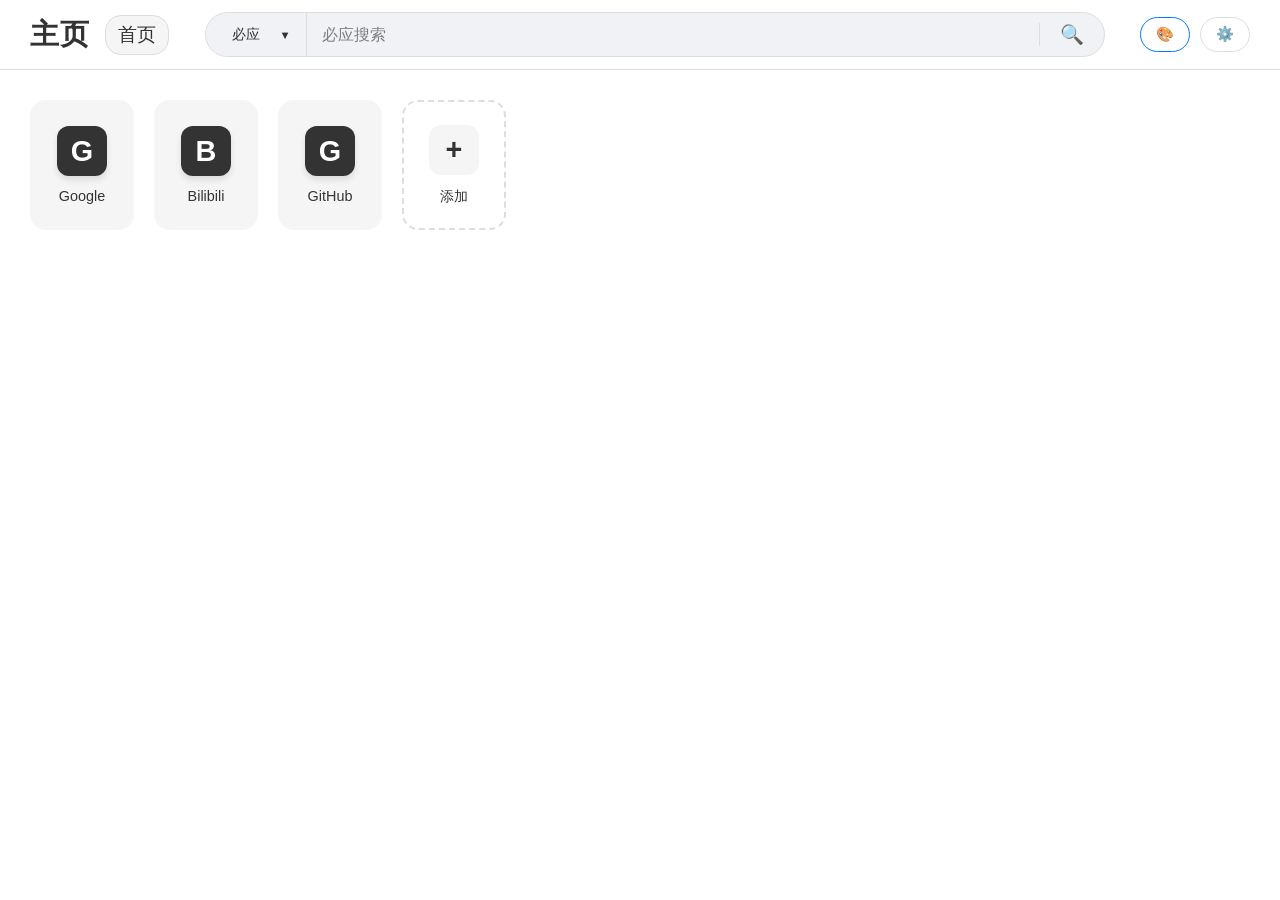
==== commit 4d8227b0: "Add files via upload 新功能：1、图标搜索；2、搜索联想" ====
--- a/index.html
+++ b/index.html
@@ -20,9 +20,21 @@
         <div class="search-area">
             <form id="search-form" onsubmit="return handleSearch(event)">
                 <div class="search-wrapper">
-                    <select id="search-engine-select" class="search-select"></select>
-                    <input type="text" id="search-input" placeholder="搜索..." autocomplete="off">
-                    <button type="submit" class="search-btn">🔍</button>
+                    <div class="custom-select-wrapper">
+                        <div id="search-engine-select" class="custom-select">
+                            <span class="select-value"></span>
+                            <span class="select-arrow">▼</span>
+                        </div>
+                        <div class="select-dropdown">
+                            <div class="dropdown-options"></div>
+                        </div>
+                    </div>
+                    <div class="search-input-container">
+                        <input type="text" id="search-input" placeholder="搜索..." autocomplete="off">
+                        <button type="submit" class="search-btn">🔍</button>
+                        <!-- 搜索联想结果 -->
+                        <div id="search-suggestions" class="search-suggestions"></div>
+                    </div>
                 </div>
             </form>
         </div>
@@ -114,6 +126,23 @@
                             </div>
                         </div>
                         
+                        <!-- 1.6 隐藏图标 -->
+                        <div class="setting-group">
+                            <div class="setting-item">
+                                <label style="font-weight:600;">隐藏图标</label>
+                                <button id="hide-icons-toggle" class="toggle-switch-btn" data-state="off">关</button>
+                            </div>
+                        </div>
+                        
+                        <!-- 1.7 搜索时临时不隐藏图标 -->
+                        <div class="setting-group">
+                            <div class="setting-item">
+                                <label style="font-weight:600;">搜索图标时临时显示图标</label>
+                                <button id="search-show-icons-toggle" class="toggle-switch-btn" data-state="on">开</button>
+                            </div>
+                            <small style="color:#888; display:block; margin-top:5px;">启用后，启动图标搜索时会临时显示图标</small>
+                        </div>
+                        
                         <!-- 1.6 背景设置 -->
                         <div class="setting-group">
                             <label>背景设置</label>
@@ -215,6 +244,26 @@
                                     <input type="text" id="weather-manual-city" class="full-width-input" placeholder="输入城市名称，如：北京">
                                 </div>
                             </div>
+                        </div>
+                        
+                        <!-- 3.2 快捷搜索图标 -->
+                        <div class="setting-group">
+                            <div class="setting-item">
+                                <label style="font-weight:600;">快捷搜索图标</label>
+                                <button id="quick-search-toggle" class="toggle-switch-btn" data-state="on">开</button>
+                            </div>
+                            <small style="color:#888; display:block; margin-top:5px;">启用后，按 Ctrl+F 可快速调用图标搜索</small>
+                        </div>
+                        
+                        <!-- 3.3 搜索联想功能 -->
+                        <div class="setting-group">
+                            <label>搜索联想功能</label>
+                            <div class="toggle-group">
+                                <button id="suggestions-off" class="toggle-btn">关闭</button>
+                                <button id="suggestions-5" class="toggle-btn">5词条</button>
+                                <button id="suggestions-10" class="toggle-btn">10词条</button>
+                            </div>
+                            <small style="color:#888; display:block; margin-top:5px;">搜索引擎联想默认调用百度API，图标搜索不调用联想</small>
                         </div>
                         
                         <!-- 3.2 书签导入 -->
@@ -376,11 +425,11 @@
                 <input type="hidden" id="engine-edit-key" value="">
                 <div class="setting-group">
                     <label>引擎名称</label>
-                    <input type="text" id="engine-name-input" placeholder="如：搜狗">
+                    <input type="text" id="engine-name-input" placeholder="如：搜狗" class="full-width-input">
                 </div>
                 <div class="setting-group">
                     <label>搜索 URL 模板</label>
-                    <input type="text" id="engine-url-input" placeholder="如：https://www.sogou.com/web?query=">
+                    <input type="text" id="engine-url-input" placeholder="如：https://www.sogou.com/web?query=" class="full-width-input">
                 </div>
                 <div class="input-row" style="justify-content: flex-end;">
                     <button onclick="closeEngineModal()" class="btn-small" style="background:#666;">取消</button>
--- a/style.css
+++ b/style.css
@@ -108,6 +108,7 @@
 
 .top-bar {
     height: 70px;
+    min-height: 70px;
     display: flex;
     justify-content: space-between;
     align-items: center;
@@ -132,7 +133,6 @@
         padding-bottom: max(10px, env(safe-area-inset-bottom, 10px));
         min-height: auto;
         height: auto;
-        min-height: 70px;
     }
 }
 
@@ -290,7 +290,6 @@
     background: var(--search-bg);
     border: 1px solid var(--border-color);
     border-radius: 25px;
-    overflow: hidden;
     transition: border-color 0.2s, box-shadow 0.2s;
 }
 .search-wrapper:focus-within {
@@ -299,16 +298,125 @@
     background: var(--bg-color);
 }
 
-.search-select {
-    border: none; border-right: 1px solid var(--border-color);
-    background: transparent; 
+.custom-select-wrapper {
+    position: relative;
+    max-width: 120px;
+    border-right: 1px solid var(--border-color);
+}
+
+.custom-select {
+    display: flex;
+    align-items: center;
+    justify-content: space-between;
+    background: transparent;
     color: var(--search-text-color);
-    padding: 12px 15px; font-size: 0.9rem; cursor: pointer;
-    max-width: 120px; text-align: center; text-align-last: center;
-    appearance: none; -webkit-appearance: none;
-    background-image: url("image/svg+xml,%3Csvg xmlns='http://www.w3.org/2000/svg' width='10' height='10' viewBox='0 0 10 10'%3E%3Cpath fill='%23888' d='M5 7L1 3h8z'/%3E%3C/svg%3E");
-    background-repeat: no-repeat; background-position: right 10px center;
-    padding-right: 25px;
+    padding: 12px 15px;
+    font-size: 0.9rem;
+    cursor: pointer;
+    text-align: center;
+    min-width: 100px;
+    transition: background-color 0.2s;
+}
+
+.custom-select:hover {
+    background-color: rgba(0,0,0,0.05);
+}
+
+.select-value {
+    flex: 1;
+    overflow: hidden;
+    text-overflow: ellipsis;
+    white-space: nowrap;
+}
+
+.select-arrow {
+    font-size: 0.7rem;
+    margin-left: 8px;
+    transition: transform 0.2s;
+}
+
+.custom-select.open .select-arrow {
+    transform: rotate(180deg);
+}
+
+.select-dropdown {
+    position: absolute;
+    top: 100%;
+    left: 0;
+    right: 0;
+    background: var(--bg-color);
+    border: 1px solid var(--border-color);
+    border-top: none;
+    border-radius: 0 0 8px 8px;
+    box-shadow: 0 4px 12px rgba(0,0,0,0.15);
+    z-index: 1000;
+    max-height: 200px;
+    overflow-y: auto;
+    display: none;
+}
+
+.select-dropdown.show {
+    display: block;
+}
+
+.dropdown-options {
+    padding: 4px 0;
+}
+
+.dropdown-option {
+    padding: 10px 15px;
+    cursor: pointer;
+    transition: background-color 0.2s;
+    white-space: nowrap;
+    overflow: hidden;
+    text-overflow: ellipsis;
+}
+
+.dropdown-option:hover {
+    background-color: var(--card-hover);
+}
+
+.dropdown-option.selected {
+    background-color: var(--accent-color);
+    color: white;
+}
+
+/* 透明头部样式 */
+.top-bar.transparent .custom-select-wrapper {
+    border-right-color: rgba(255,255,255,0.3);
+}
+
+.top-bar.transparent .custom-select {
+    color: white;
+}
+
+.top-bar.transparent .custom-select:hover {
+    background-color: rgba(255,255,255,0.1);
+}
+
+.top-bar.transparent .select-dropdown {
+    background: rgba(0,0,0,0.8);
+    border-color: rgba(255,255,255,0.3);
+}
+
+.top-bar.transparent .dropdown-option:hover {
+    background-color: rgba(255,255,255,0.1);
+}
+
+/* 响应式设计 */
+@media (max-width: 768px) {
+    .custom-select-wrapper {
+        max-width: 90px;
+    }
+    
+    .custom-select {
+        padding: 10px 10px;
+        font-size: 0.8rem;
+    }
+    
+    .select-value {
+        max-width: 60px;
+    }
 }
 
 #search-input {
@@ -327,6 +435,56 @@
     cursor: pointer; height: 100%; display: flex; align-items: center; justify-content: center;
 }
 .search-btn:hover { background: var(--card-bg); }
+
+/* 搜索输入容器样式 */
+.search-input-container {
+    position: relative;
+    flex: 1;
+    display: flex;
+    align-items: center;
+}
+
+/* 搜索联想样式 */
+.search-suggestions {
+    position: absolute;
+    top: 100%;
+    left: 0;
+    right: 0;
+    background: var(--card-bg);
+    border: 1px solid var(--border-color);
+    border-radius: 0 0 8px 8px;
+    box-shadow: 0 4px 12px rgba(0, 0, 0, 0.15);
+    z-index: 1000;
+    max-height: 300px;
+    overflow-y: auto;
+    display: none;
+}
+
+.search-suggestions.show {
+    display: block;
+}
+
+.search-suggestion-item {
+    padding: 10px 15px;
+    cursor: pointer;
+    transition: background 0.2s;
+    display: flex;
+    align-items: center;
+}
+
+.search-suggestion-item:hover {
+    background: var(--card-hover);
+}
+
+.search-suggestion-item .suggestion-icon {
+    margin-right: 10px;
+    font-size: 1rem;
+}
+
+.search-suggestion-item .suggestion-text {
+    flex: 1;
+    color: var(--text-color);
+}
 
 .settings-area { display: flex; gap: 10px; }
 .settings-area button {
@@ -355,9 +513,18 @@
     flex: 1; overflow-y: auto; padding: 30px;
     width: 100%; max-width: 2000px; margin: 0 auto;
 }
+
+.container.hide-icons {
+    padding-bottom: 100vh;
+}
+
 .grid-layout {
     display: grid; grid-template-columns: repeat(auto-fill, minmax(100px, 1fr));
     gap: 20px; align-content: start;
+}
+
+.grid-layout.hidden {
+    margin-top: 100vh;
 }
 .icon-card {
     display: flex; flex-direction: column; align-items: center; justify-content: center;
@@ -771,6 +938,10 @@
         padding: 15px;
     }
 
+    .container.hide-icons {
+        padding-bottom: 100vh;
+    }
+
     .grid-layout {
         grid-template-columns: repeat(auto-fill, minmax(80px, 1fr));
         gap: 15px;
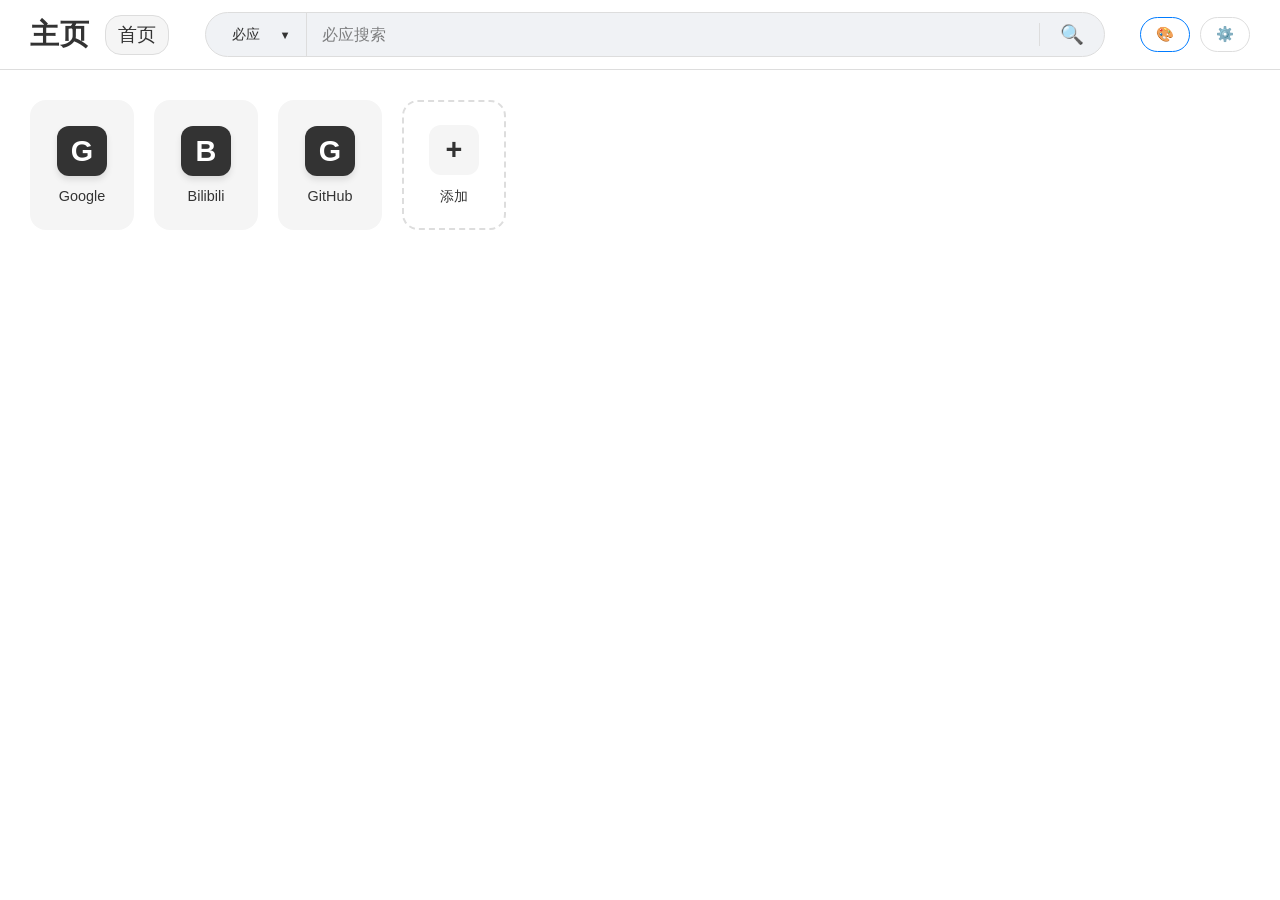
==== commit 17214b4d: "Add files via upload" ====
--- a/index.html
+++ b/index.html
@@ -29,12 +29,8 @@
                             <div class="dropdown-options"></div>
                         </div>
                     </div>
-                    <div class="search-input-container">
-                        <input type="text" id="search-input" placeholder="搜索..." autocomplete="off">
-                        <button type="submit" class="search-btn">🔍</button>
-                        <!-- 搜索联想结果 -->
-                        <div id="search-suggestions" class="search-suggestions"></div>
-                    </div>
+                    <input type="text" id="search-input" placeholder="搜索..." autocomplete="off">
+                    <button type="submit" class="search-btn">🔍</button>
                 </div>
             </form>
         </div>
@@ -134,15 +130,6 @@
                             </div>
                         </div>
                         
-                        <!-- 1.7 搜索时临时不隐藏图标 -->
-                        <div class="setting-group">
-                            <div class="setting-item">
-                                <label style="font-weight:600;">搜索图标时临时显示图标</label>
-                                <button id="search-show-icons-toggle" class="toggle-switch-btn" data-state="on">开</button>
-                            </div>
-                            <small style="color:#888; display:block; margin-top:5px;">启用后，启动图标搜索时会临时显示图标</small>
-                        </div>
-                        
                         <!-- 1.6 背景设置 -->
                         <div class="setting-group">
                             <label>背景设置</label>
@@ -244,26 +231,6 @@
                                     <input type="text" id="weather-manual-city" class="full-width-input" placeholder="输入城市名称，如：北京">
                                 </div>
                             </div>
-                        </div>
-                        
-                        <!-- 3.2 快捷搜索图标 -->
-                        <div class="setting-group">
-                            <div class="setting-item">
-                                <label style="font-weight:600;">快捷搜索图标</label>
-                                <button id="quick-search-toggle" class="toggle-switch-btn" data-state="on">开</button>
-                            </div>
-                            <small style="color:#888; display:block; margin-top:5px;">启用后，按 Ctrl+F 可快速调用图标搜索</small>
-                        </div>
-                        
-                        <!-- 3.3 搜索联想功能 -->
-                        <div class="setting-group">
-                            <label>搜索联想功能</label>
-                            <div class="toggle-group">
-                                <button id="suggestions-off" class="toggle-btn">关闭</button>
-                                <button id="suggestions-5" class="toggle-btn">5词条</button>
-                                <button id="suggestions-10" class="toggle-btn">10词条</button>
-                            </div>
-                            <small style="color:#888; display:block; margin-top:5px;">搜索引擎联想默认调用百度API，图标搜索不调用联想</small>
                         </div>
                         
                         <!-- 3.2 书签导入 -->
--- a/style.css
+++ b/style.css
@@ -435,56 +435,6 @@
     cursor: pointer; height: 100%; display: flex; align-items: center; justify-content: center;
 }
 .search-btn:hover { background: var(--card-bg); }
-
-/* 搜索输入容器样式 */
-.search-input-container {
-    position: relative;
-    flex: 1;
-    display: flex;
-    align-items: center;
-}
-
-/* 搜索联想样式 */
-.search-suggestions {
-    position: absolute;
-    top: 100%;
-    left: 0;
-    right: 0;
-    background: var(--card-bg);
-    border: 1px solid var(--border-color);
-    border-radius: 0 0 8px 8px;
-    box-shadow: 0 4px 12px rgba(0, 0, 0, 0.15);
-    z-index: 1000;
-    max-height: 300px;
-    overflow-y: auto;
-    display: none;
-}
-
-.search-suggestions.show {
-    display: block;
-}
-
-.search-suggestion-item {
-    padding: 10px 15px;
-    cursor: pointer;
-    transition: background 0.2s;
-    display: flex;
-    align-items: center;
-}
-
-.search-suggestion-item:hover {
-    background: var(--card-hover);
-}
-
-.search-suggestion-item .suggestion-icon {
-    margin-right: 10px;
-    font-size: 1rem;
-}
-
-.search-suggestion-item .suggestion-text {
-    flex: 1;
-    color: var(--text-color);
-}
 
 .settings-area { display: flex; gap: 10px; }
 .settings-area button {
